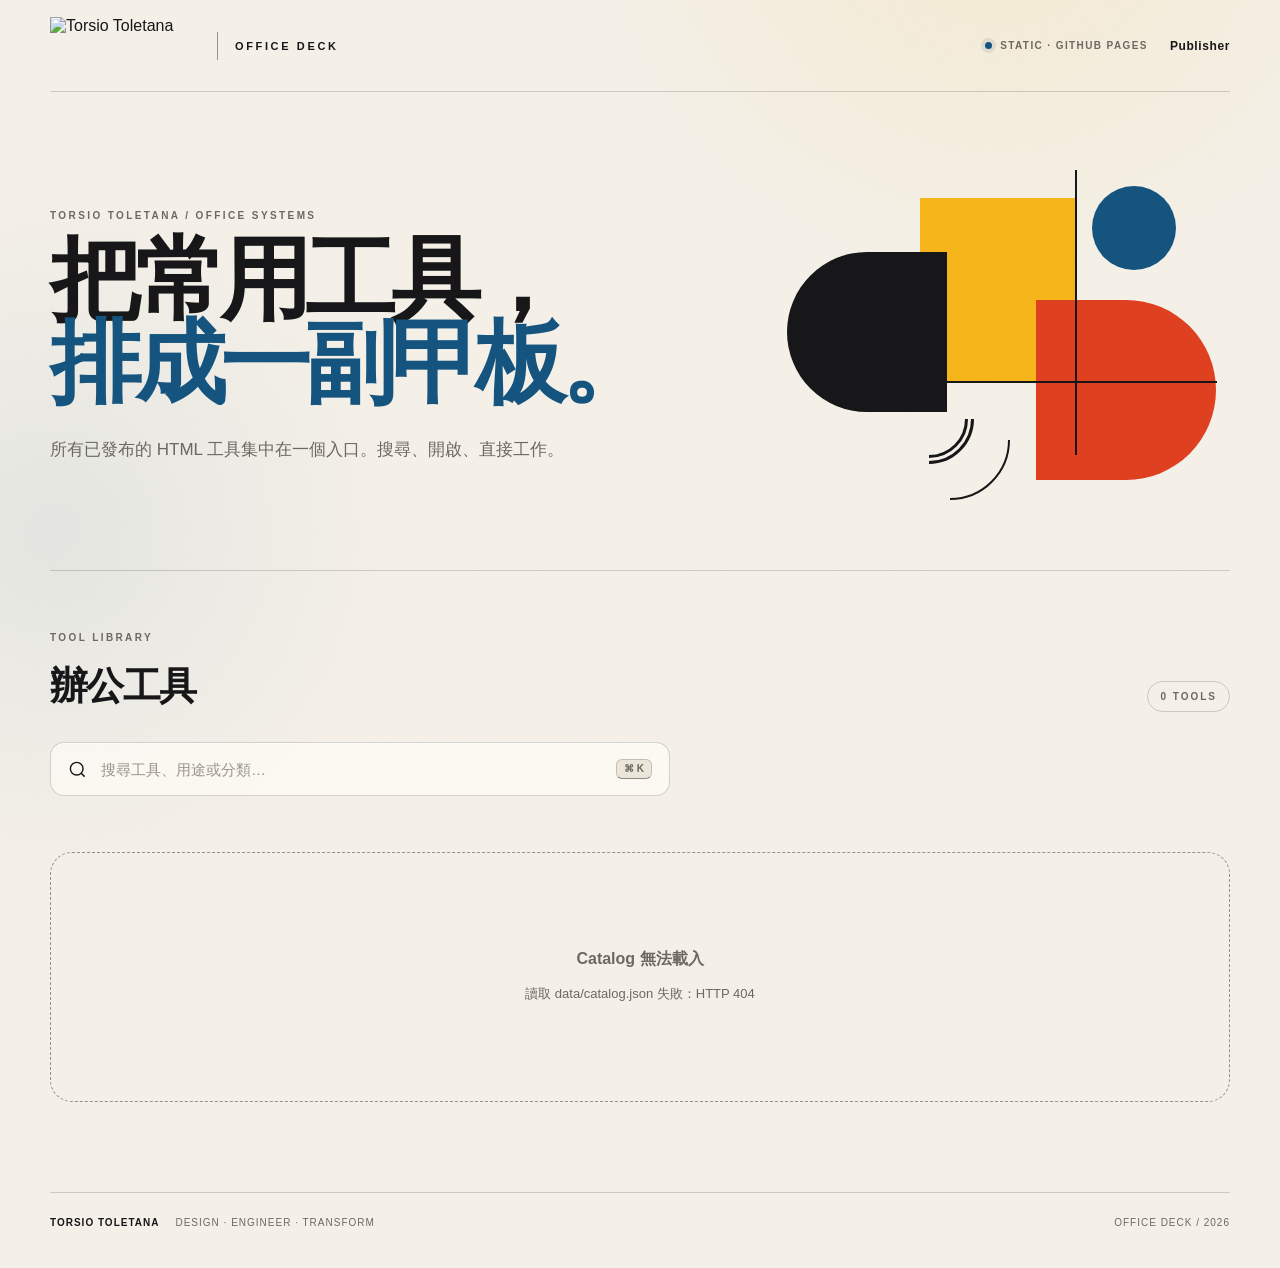
==== index.html @ fb345a5f "feat: build Torsio Office Deck publisher" ====
<!doctype html>
<html lang="zh-Hant">
<head>
  <meta charset="utf-8">
  <meta name="viewport" content="width=device-width, initial-scale=1">
  <meta name="theme-color" content="#f4f0e8">
  <meta name="description" content="Torsio Toletana Office Deck — 團隊辦公工具入口。">
  <title>Office Deck · Torsio Toletana</title>
  <link rel="stylesheet" href="./assets/portal.css">
</head>
<body class="portal-page">
  <div class="page-noise" aria-hidden="true"></div>
  <header class="site-header shell">
    <a class="brand-lockup" href="./" aria-label="Torsio Toletana Office Deck 首頁">
      <img class="brand-logo" data-brand-logo alt="Torsio Toletana">
      <span class="brand-divider" aria-hidden="true"></span>
      <span class="brand-product">OFFICE DECK</span>
    </a>
    <div class="header-actions">
      <span class="system-status"><span class="status-dot"></span>STATIC · GITHUB PAGES</span>
      <a class="text-link" href="./admin/">Publisher</a>
    </div>
  </header>

  <main>
    <section class="hero shell">
      <div class="hero-copy">
        <p class="eyebrow">TORSIO TOLETANA / OFFICE SYSTEMS</p>
        <h1>把常用工具，<br><span>排成一副甲板。</span></h1>
        <p class="hero-lede">所有已發布的 HTML 工具集中在一個入口。搜尋、開啟、直接工作。</p>
      </div>
      <div class="hero-art" aria-hidden="true">
        <div class="shape shape-yellow"></div>
        <div class="shape shape-red"></div>
        <div class="shape shape-blue"></div>
        <div class="shape shape-black"></div>
        <div class="shape-line shape-line-a"></div>
        <div class="shape-line shape-line-b"></div>
      </div>
    </section>

    <section class="workspace shell" aria-labelledby="tools-title">
      <div class="workspace-head">
        <div>
          <p class="section-kicker">TOOL LIBRARY</p>
          <h2 id="tools-title">辦公工具</h2>
        </div>
        <div class="tool-count" id="tool-count" aria-live="polite">0 TOOLS</div>
      </div>

      <div class="control-bar">
        <label class="search-field" for="app-search">
          <svg viewBox="0 0 24 24" aria-hidden="true"><path d="m21 21-4.35-4.35m2.35-5.65a8 8 0 1 1-16 0 8 8 0 0 1 16 0Z"/></svg>
          <input id="app-search" type="search" autocomplete="off" placeholder="搜尋工具、用途或分類…">
          <kbd>⌘ K</kbd>
        </label>
      </div>

      <nav class="category-chips" id="category-chips" aria-label="工具分類"></nav>

      <div class="loading-state" id="loading-state" aria-live="polite">
        <span class="loader"></span>正在讀取工具甲板…
      </div>
      <div class="app-grid" id="app-grid"></div>
      <div class="empty-state" id="empty-state" hidden>
        <div class="empty-mark" aria-hidden="true"><span></span><span></span><span></span></div>
        <h3>甲板目前是空的</h3>
        <p>工具發布後會自動出現在這裡。若搜尋沒有結果，清除關鍵字即可看見全部工具。</p>
      </div>
      <div class="error-state" id="error-state" hidden>
        <strong>Catalog 無法載入</strong>
        <span id="error-message">請稍後重新整理頁面。</span>
      </div>
    </section>
  </main>

  <footer class="site-footer shell">
    <div class="footer-rule"></div>
    <div class="footer-content">
      <div><strong>Torsio Toletana</strong><span>DESIGN · ENGINEER · TRANSFORM</span></div>
      <span>Office Deck / <span id="footer-year"></span></span>
    </div>
  </footer>

  <script type="module" src="./assets/portal.mjs"></script>
</body>
</html>
---- assets/portal.css ----
@import url('./portal-base.css');
@import url('./portal-admin.css');
@import url('./portal-responsive.css');
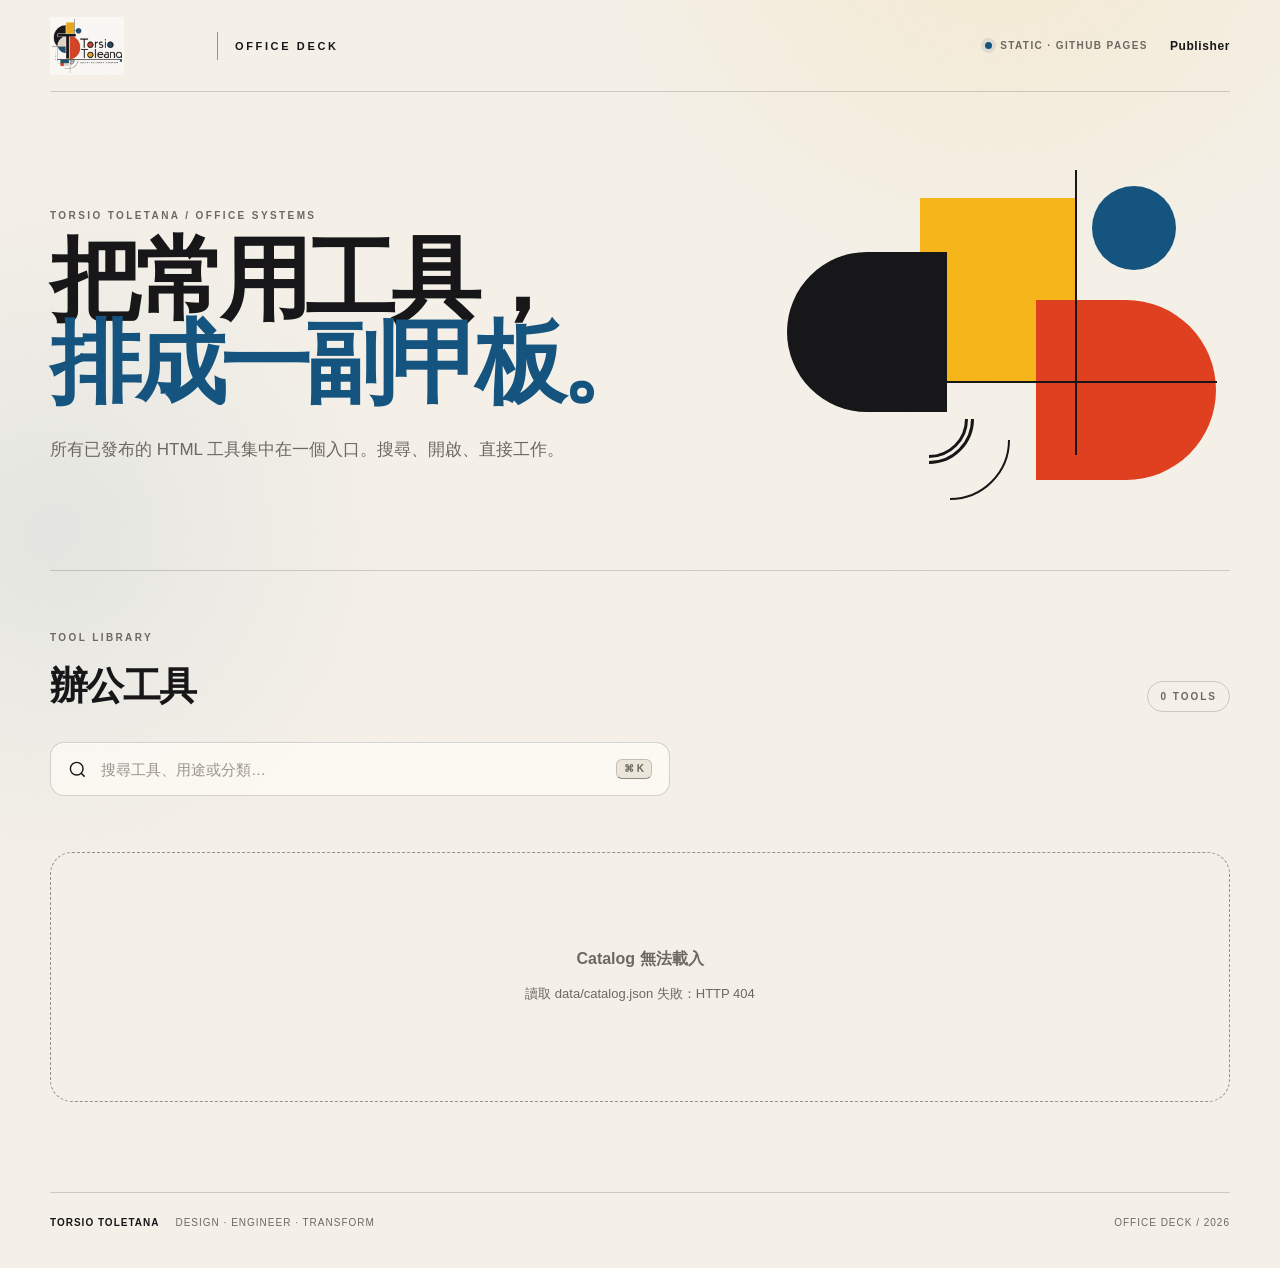
==== commit 263ab98f: "fix: serve brand images statically and guide token setup" ====
--- a/index.html
+++ b/index.html
@@ -12,7 +12,7 @@
   <div class="page-noise" aria-hidden="true"></div>
   <header class="site-header shell">
     <a class="brand-lockup" href="./" aria-label="Torsio Toletana Office Deck 首頁">
-      <img class="brand-logo" data-brand-logo alt="Torsio Toletana">
+      <img class="brand-logo" src="./assets/brand/torsio-toletana-logo.webp" alt="Torsio Toletana" width="480" height="377" decoding="async">
       <span class="brand-divider" aria-hidden="true"></span>
       <span class="brand-product">OFFICE DECK</span>
     </a>
